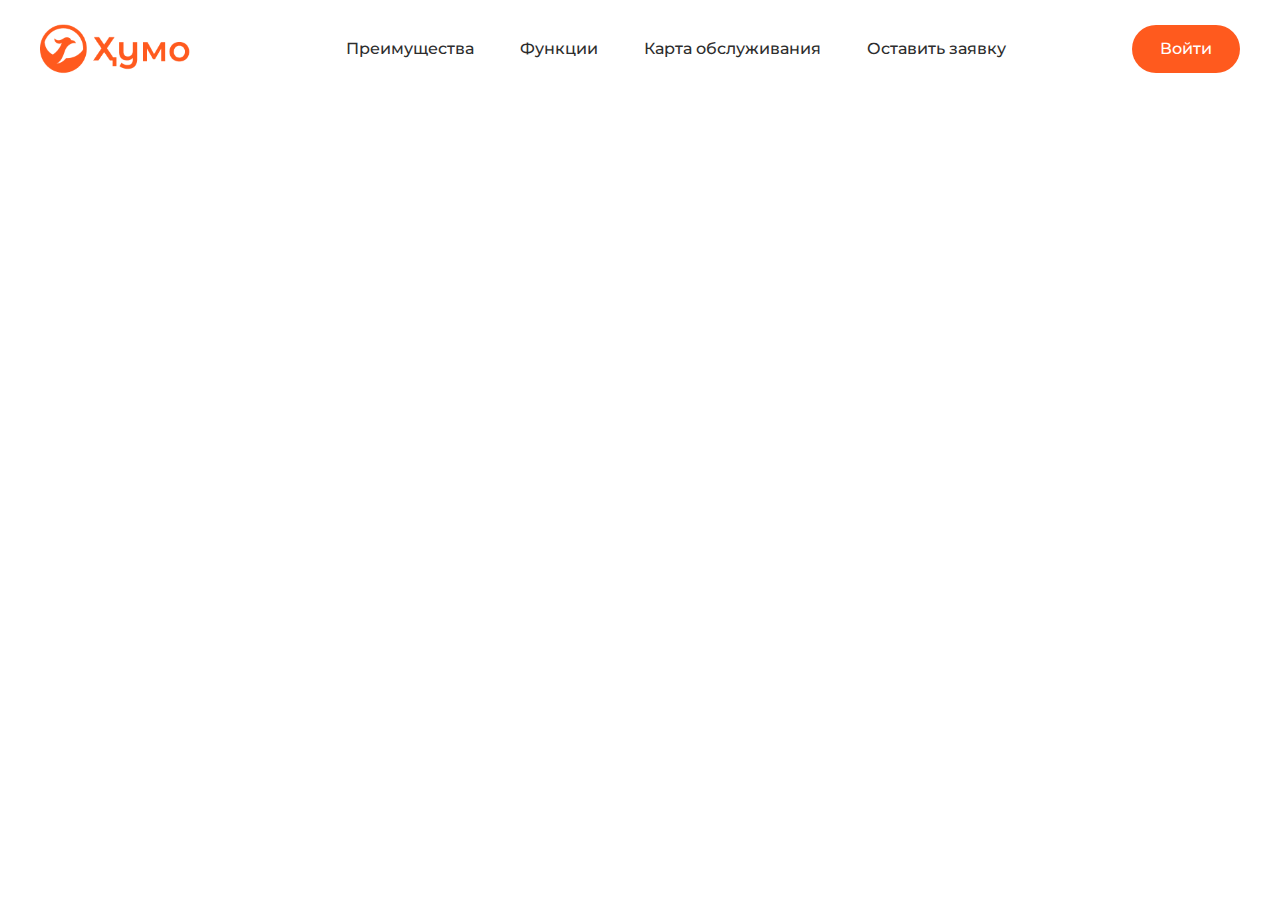
==== LandingPages/Agent Banking/index.html @ 66bd1595 "start work Agent Banking" ====
<!DOCTYPE html>
<html lang="ru">
<head>
    <meta charset="UTF-8">
    <meta http-equiv="X-UA-Compatible" content="IE=edge">
    <meta name="viewport" content="width=device-width, initial-scale=1.0">
    <meta name="description" content="#">
    <meta name="keywords" content="#">
    <meta name="robots" content="none">
    <title>Agent Banking</title>
    <link href="https://fonts.googleapis.com/css2?family=Montserrat:wght@400;500;600&display=swap" rel="stylesheet">
    <link rel="stylesheet" href="css/style.css">
</head>
<body>
    <header>
        <section class="header">
            <div class="container">
                <nav class="menu">
                    <img src="img/Logo/Logo.png" alt="Humo logo" class="menu__logo">
                    <ul class="menu__wrapper">
                        <li class="menu__item"><a href="#" class="menu__link">Преимущества</a></li>
                        <li class="menu__item"><a href="#" class="menu__link">Функции</a></li>
                        <li class="menu__item"><a href="#" class="menu__link">Карта обслуживания</a></li>
                        <li class="menu__item"><a href="#" class="menu__link">Оставить заявку</a></li>
                    </ul>
                    <button class="menu__button" type="button">Войти</button>
                </nav>
            </div>
        </section>
    </header>

    <main></main>
    <footer></footer>
</body>
</html>
---- LandingPages/Agent Banking/css/style.css ----
*{margin:0;padding:0;box-sizing:border-box}html,button,input{font-family:'Montserrat', sans-serif}.header{height:96px;padding:24px 0}.header .menu{display:flex;justify-content:space-between;align-items:center}.header .menu__logo{width:180px}.header .menu__wrapper{width:660px;display:flex;justify-content:space-between;align-items:center}.header .menu__item{list-style-type:none}.header .menu__link{font-size:16px;font-weight:500;line-height:130%;color:#2D2D2D;text-decoration:none}.header .menu__link:hover{color:#FF5A1E}.header .menu__button{height:48px;display:inline-block;background-color:#FF5A1E;font-size:18px;font-weight:500;line-height:130%;padding:12px 28px;border-radius:50px;border:none;color:#fff;font-size:16px}.container{display:block;max-width:1200px;margin:0 auto}
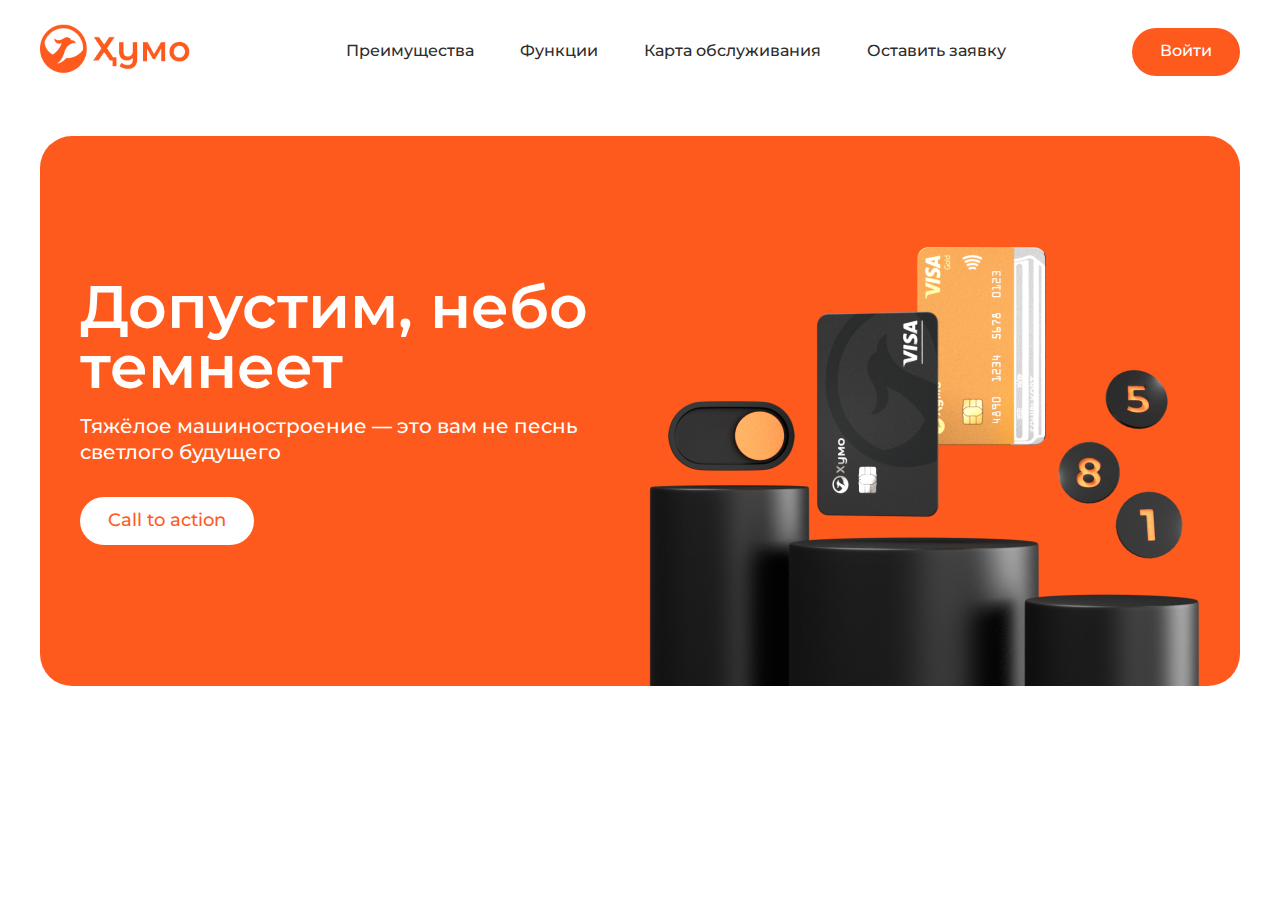
==== commit 0f2a29bb: "Added a promo section" ====
--- a/LandingPages/Agent Banking/index.html
+++ b/LandingPages/Agent Banking/index.html
@@ -16,7 +16,9 @@
         <section class="header">
             <div class="container">
                 <nav class="menu">
-                    <img src="img/Logo/Logo.png" alt="Humo logo" class="menu__logo">
+                    <a href="#" class="menu__link">
+                        <img src="img/Logo/Logo.png" alt="Humo logo" class="menu__logo">
+                    </a>
                     <ul class="menu__wrapper">
                         <li class="menu__item"><a href="#" class="menu__link">Преимущества</a></li>
                         <li class="menu__item"><a href="#" class="menu__link">Функции</a></li>
@@ -29,7 +31,22 @@
         </section>
     </header>
 
-    <main></main>
+    <main>
+        <section class="promo">
+            <div class="container">
+                <div class="promo__wrapper">
+                    <div class="promo__content">
+                        <h1 class="promo__h1 h1">Допустим, небо темнеет</h1>
+                        <div class="promo__descr">Тяжёлое машиностроение — это вам не песнь светлого будущего</div>
+                        <button type="button" class="promo__button">Call to action</button>
+                    </div>
+                    <div class="promo__img-wrapper">
+                        <img src="img/promo/Image.png" alt="humo cards" class="promo__img">
+                    </div>
+                </div>
+            </div>
+        </section>
+    </main>
     <footer></footer>
 </body>
 </html>--- a/LandingPages/Agent Banking/css/style.css
+++ b/LandingPages/Agent Banking/css/style.css
@@ -1 +1 @@
-*{margin:0;padding:0;box-sizing:border-box}html,button,input{font-family:'Montserrat', sans-serif}.header{height:96px;padding:24px 0}.header .menu{display:flex;justify-content:space-between;align-items:center}.header .menu__logo{width:180px}.header .menu__wrapper{width:660px;display:flex;justify-content:space-between;align-items:center}.header .menu__item{list-style-type:none}.header .menu__link{font-size:16px;font-weight:500;line-height:130%;color:#2D2D2D;text-decoration:none}.header .menu__link:hover{color:#FF5A1E}.header .menu__button{height:48px;display:inline-block;background-color:#FF5A1E;font-size:18px;font-weight:500;line-height:130%;padding:12px 28px;border-radius:50px;border:none;color:#fff;font-size:16px}.container{display:block;max-width:1200px;margin:0 auto}
+*{margin:0;padding:0;box-sizing:border-box}html,button,input{font-family:'Montserrat', sans-serif}.header{height:96px;padding:24px 0;position:fixed;top:0;left:0;width:100%;z-index:100;background-color:#fff}.header .menu{display:flex;justify-content:space-between;align-items:center}.header .menu__logo{width:180px}.header .menu__wrapper{width:660px;display:flex;justify-content:space-between;align-items:center}.header .menu__item{list-style-type:none}.header .menu__link{font-size:16px;font-weight:500;line-height:130%;color:#2D2D2D;text-decoration:none}.header .menu__link:hover{color:#FF5A1E}.header .menu__button{height:48px;display:inline-block;background-color:#FF5A1E;font-size:18px;font-weight:500;line-height:130%;padding:12px 28px;border-radius:50px;border:none;color:#fff;font-size:16px}.container{display:block;max-width:1200px;margin:0 auto}.promo__wrapper{width:100%;height:550px;background-color:#FF5A1E;border-radius:32px;margin-top:136px;padding:0 40px;display:flex;justify-content:space-between;align-items:center}.promo__content{width:550px}.promo__h1{font-size:60px;font-weight:600;line-height:100%;color:#fff;margin-bottom:16px}.promo__descr{font-size:20px;font-weight:500;line-height:130%;color:#fff;margin-bottom:32px}.promo__button{height:48px;display:inline-block;background-color:#FF5A1E;font-size:18px;font-weight:500;line-height:130%;padding:12px 28px;border-radius:50px;border:none;color:#FF5A1E;background-color:#fff}.promo__img-wrapper{max-width:565px;height:100%;display:flex;align-items:flex-end}.promo__img{width:100%}
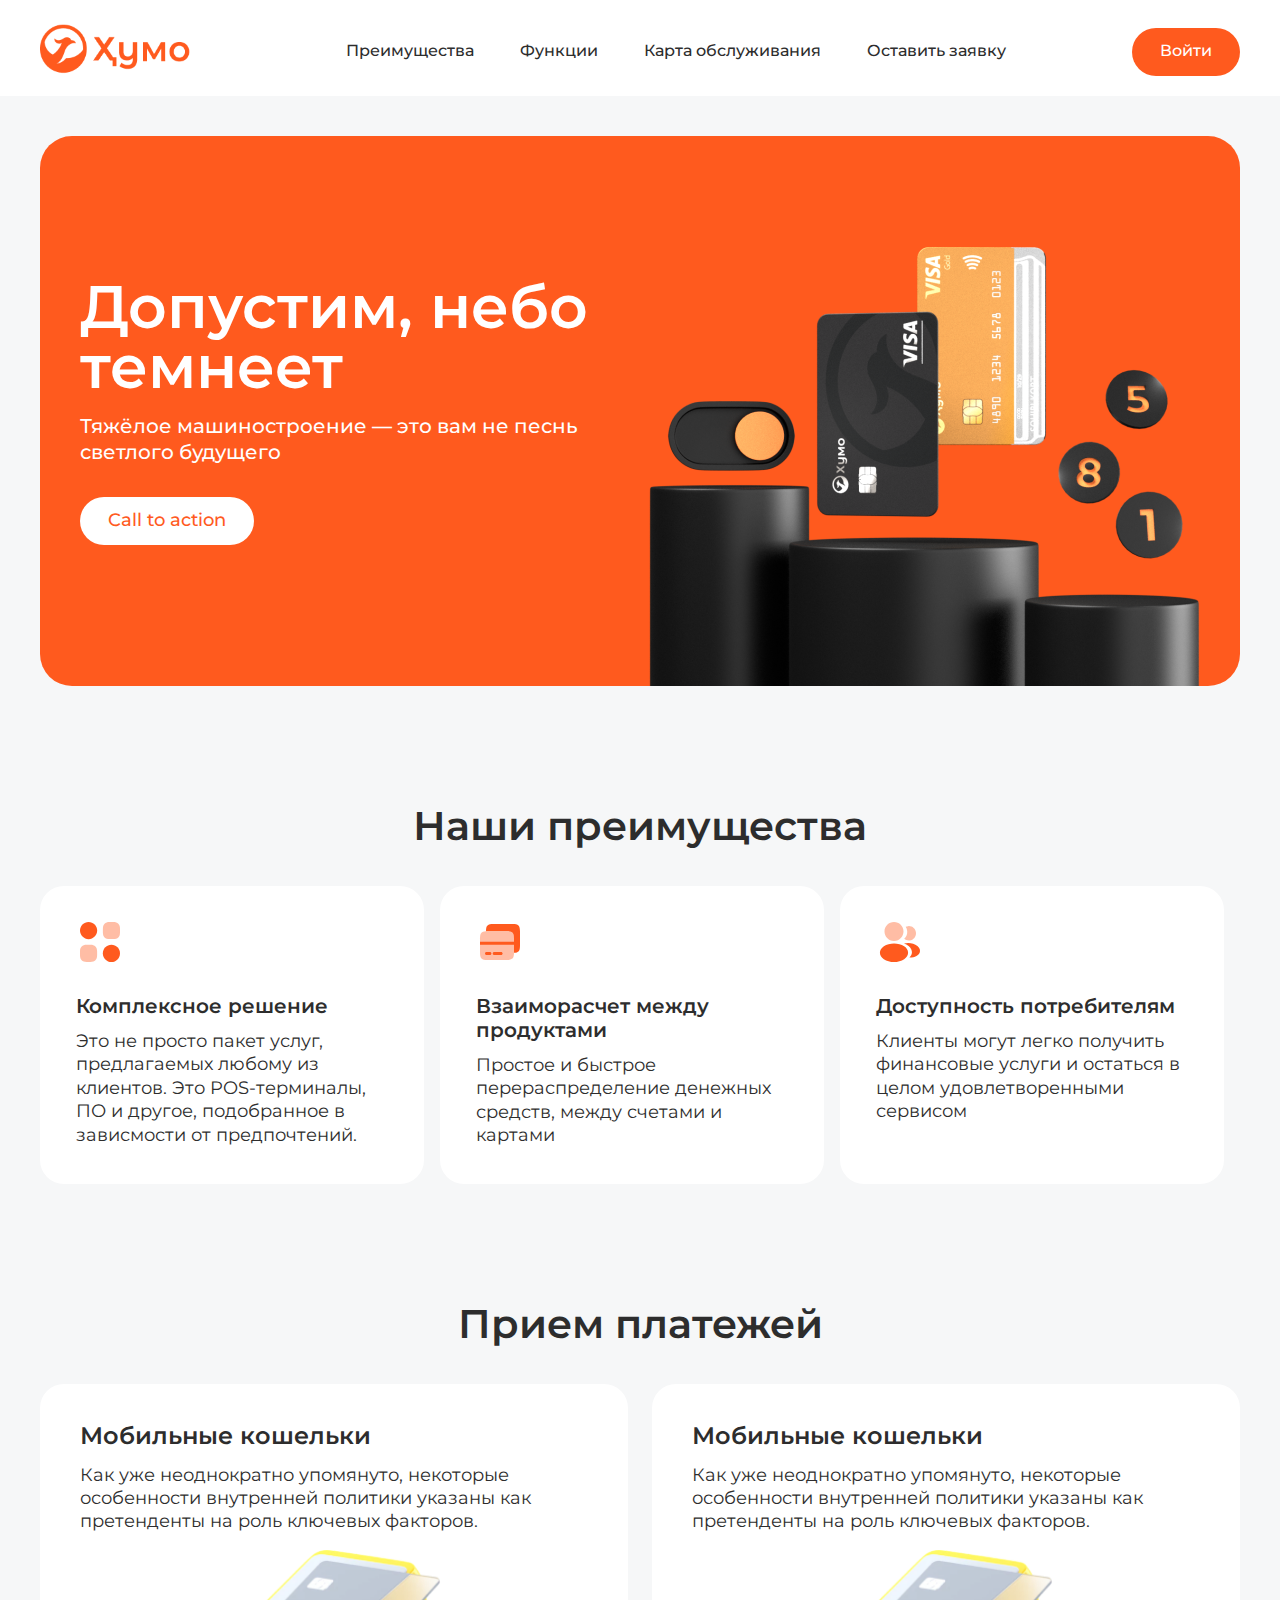
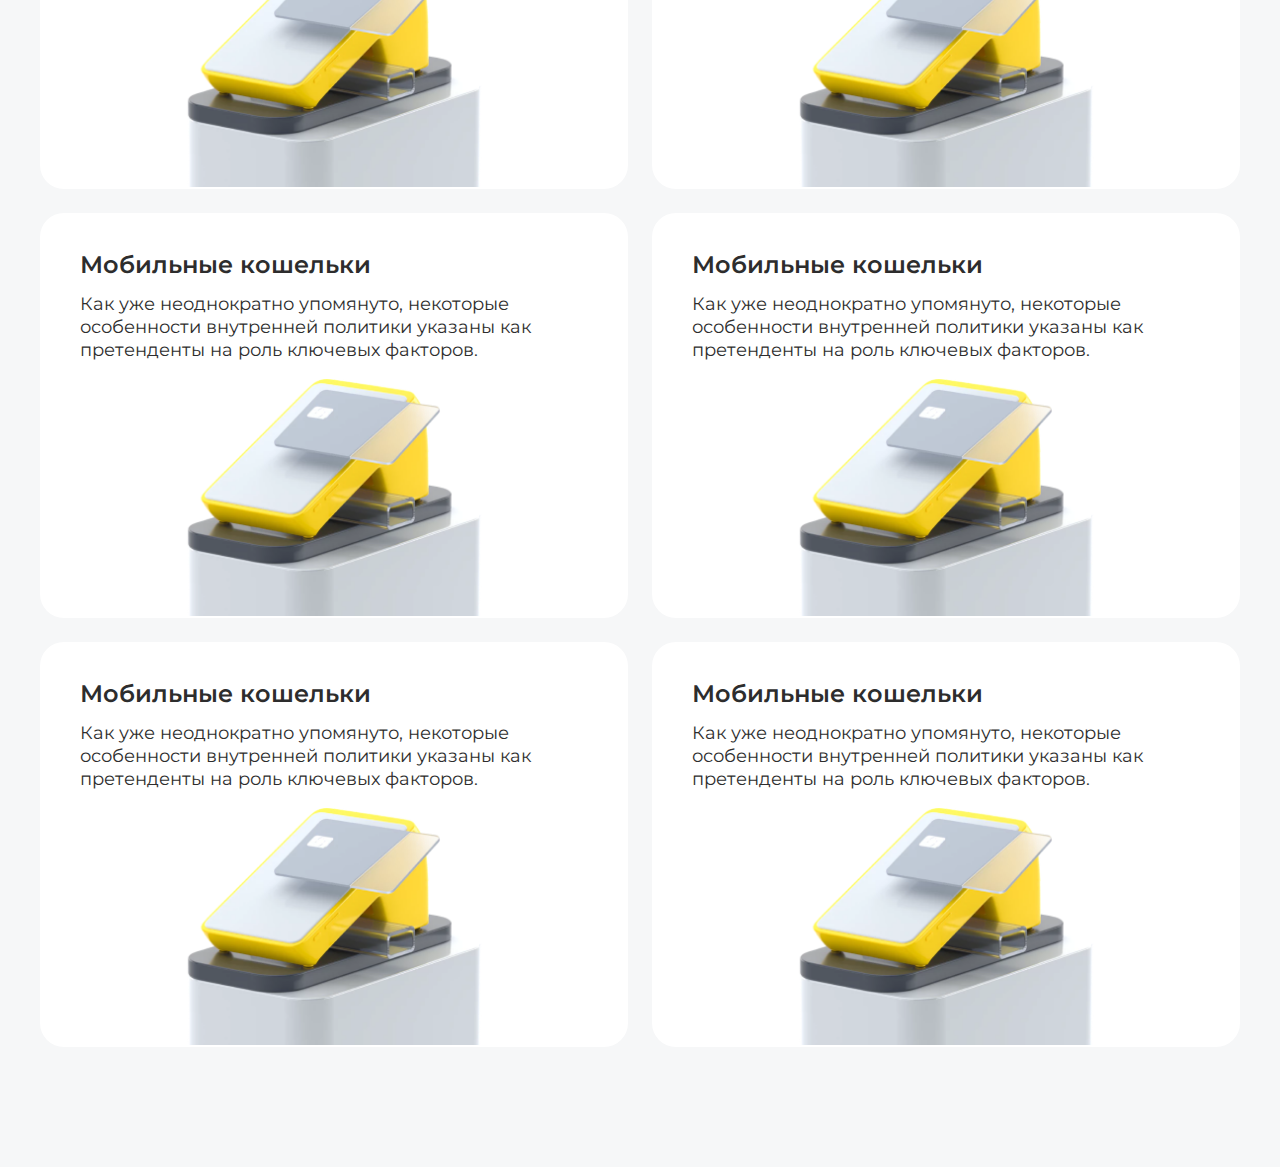
==== commit 2245e502: "Added advantage and functions sections" ====
--- a/LandingPages/Agent Banking/index.html
+++ b/LandingPages/Agent Banking/index.html
@@ -36,7 +36,7 @@
             <div class="container">
                 <div class="promo__wrapper">
                     <div class="promo__content">
-                        <h1 class="promo__h1 h1">Допустим, небо темнеет</h1>
+                        <h1 class="promo__h1">Допустим, небо темнеет</h1>
                         <div class="promo__descr">Тяжёлое машиностроение — это вам не песнь светлого будущего</div>
                         <button type="button" class="promo__button">Call to action</button>
                     </div>
@@ -46,6 +46,85 @@
                 </div>
             </div>
         </section>
+
+        <section class="advantage">
+            <div class="container">
+                <h2 class="advantage__h2">Наши преимущества</h2>
+                <div class="advantage__wrapper">
+                    <div class="advantage__card">
+                        <div class="advantage__card-icon-wrapper">
+                            <img src="img/advantage/icon 01.svg" alt="" class="advantage__card-icon">
+                        </div>
+                        <div class="advantage__title">Комплексное решение</div>
+                        <div class="advantage__descr">Это не просто пакет услуг, предлагаемых любому из клиентов. Это POS-терминалы, ПО и другое, подобранное в зависмости от предпочтений.</div>
+                    </div>
+                    <div class="advantage__card">
+                        <div class="advantage__card-icon-wrapper">
+                            <img src="img/advantage/icon 02.svg" alt="" class="advantage__card-icon">
+                        </div>
+                        <div class="advantage__title">Взаиморасчет между продуктами</div>
+                        <div class="advantage__descr">Простое и быстрое перераспределение денежных средств, между счетами и картами</div>
+                    </div>
+                    <div class="advantage__card">
+                        <div class="advantage__card-icon-wrapper">
+                            <img src="img/advantage/icon 03.svg" alt="" class="advantage__card-icon">
+                        </div>
+                        <div class="advantage__title">Доступность потребителям</div>
+                        <div class="advantage__descr">Клиенты могут легко получить финансовые услуги и остаться в целом удовлетворенными сервисом</div>
+                    </div>
+                </div>
+            </div>
+        </section>
+
+        <section class="functions">
+            <div class="container">
+                <h2 class="functions__h2">Прием платежей</h2>
+                <div class="functions__wrapper">
+                    <div class="functions__card">
+                        <h3 class="functions__card-h3">Мобильные кошельки</h3>
+                        <div class="functions__card-descr">Как уже неоднократно упомянуто, некоторые особенности внутренней политики указаны как претенденты на роль ключевых факторов.</div>
+                        <div class="functions__card-img-wrapper">
+                            <img src="img/functions/IMAGE.png" alt="" class="functions__card-img">
+                        </div>
+                    </div>
+                    <div class="functions__card">
+                        <h3 class="functions__card-h3">Мобильные кошельки</h3>
+                        <div class="functions__card-descr">Как уже неоднократно упомянуто, некоторые особенности внутренней политики указаны как претенденты на роль ключевых факторов.</div>
+                        <div class="functions__card-img-wrapper">
+                            <img src="img/functions/IMAGE.png" alt="" class="functions__card-img">
+                        </div>
+                    </div>
+                    <div class="functions__card">
+                        <h3 class="functions__card-h3">Мобильные кошельки</h3>
+                        <div class="functions__card-descr">Как уже неоднократно упомянуто, некоторые особенности внутренней политики указаны как претенденты на роль ключевых факторов.</div>
+                        <div class="functions__card-img-wrapper">
+                            <img src="img/functions/IMAGE.png" alt="" class="functions__card-img">
+                        </div>
+                    </div>
+                    <div class="functions__card">
+                        <h3 class="functions__card-h3">Мобильные кошельки</h3>
+                        <div class="functions__card-descr">Как уже неоднократно упомянуто, некоторые особенности внутренней политики указаны как претенденты на роль ключевых факторов.</div>
+                        <div class="functions__card-img-wrapper">
+                            <img src="img/functions/IMAGE.png" alt="" class="functions__card-img">
+                        </div>
+                    </div>
+                    <div class="functions__card">
+                        <h3 class="functions__card-h3">Мобильные кошельки</h3>
+                        <div class="functions__card-descr">Как уже неоднократно упомянуто, некоторые особенности внутренней политики указаны как претенденты на роль ключевых факторов.</div>
+                        <div class="functions__card-img-wrapper">
+                            <img src="img/functions/IMAGE.png" alt="" class="functions__card-img">
+                        </div>
+                    </div>
+                    <div class="functions__card">
+                        <h3 class="functions__card-h3">Мобильные кошельки</h3>
+                        <div class="functions__card-descr">Как уже неоднократно упомянуто, некоторые особенности внутренней политики указаны как претенденты на роль ключевых факторов.</div>
+                        <div class="functions__card-img-wrapper">
+                            <img src="img/functions/IMAGE.png" alt="" class="functions__card-img">
+                        </div>
+                    </div>
+                </div>
+            </div>
+        </section>
     </main>
     <footer></footer>
 </body>
--- a/LandingPages/Agent Banking/css/style.css
+++ b/LandingPages/Agent Banking/css/style.css
@@ -1 +1 @@
-*{margin:0;padding:0;box-sizing:border-box}html,button,input{font-family:'Montserrat', sans-serif}.header{height:96px;padding:24px 0;position:fixed;top:0;left:0;width:100%;z-index:100;background-color:#fff}.header .menu{display:flex;justify-content:space-between;align-items:center}.header .menu__logo{width:180px}.header .menu__wrapper{width:660px;display:flex;justify-content:space-between;align-items:center}.header .menu__item{list-style-type:none}.header .menu__link{font-size:16px;font-weight:500;line-height:130%;color:#2D2D2D;text-decoration:none}.header .menu__link:hover{color:#FF5A1E}.header .menu__button{height:48px;display:inline-block;background-color:#FF5A1E;font-size:18px;font-weight:500;line-height:130%;padding:12px 28px;border-radius:50px;border:none;color:#fff;font-size:16px}.container{display:block;max-width:1200px;margin:0 auto}.promo__wrapper{width:100%;height:550px;background-color:#FF5A1E;border-radius:32px;margin-top:136px;padding:0 40px;display:flex;justify-content:space-between;align-items:center}.promo__content{width:550px}.promo__h1{font-size:60px;font-weight:600;line-height:100%;color:#fff;margin-bottom:16px}.promo__descr{font-size:20px;font-weight:500;line-height:130%;color:#fff;margin-bottom:32px}.promo__button{height:48px;display:inline-block;background-color:#FF5A1E;font-size:18px;font-weight:500;line-height:130%;padding:12px 28px;border-radius:50px;border:none;color:#FF5A1E;background-color:#fff}.promo__img-wrapper{max-width:565px;height:100%;display:flex;align-items:flex-end}.promo__img{width:100%}
+*{margin:0;padding:0;box-sizing:border-box}body{background-color:#F6F7F8}html,button,input{font-family:'Montserrat', sans-serif}.header{height:96px;padding:24px 0;position:fixed;top:0;left:0;width:100%;z-index:100;background-color:#fff}.header .menu{display:flex;justify-content:space-between;align-items:center}.header .menu__logo{width:180px}.header .menu__wrapper{width:660px;display:flex;justify-content:space-between;align-items:center}.header .menu__item{list-style-type:none}.header .menu__link{font-size:16px;font-weight:500;line-height:130%;color:#2D2D2D;text-decoration:none}.header .menu__link:hover{color:#FF5A1E}.header .menu__button{height:48px;display:inline-block;background-color:#FF5A1E;font-size:18px;font-weight:500;line-height:130%;padding:12px 28px;border-radius:50px;border:none;color:#fff;font-size:16px}.container{display:block;max-width:1200px;margin:0 auto}.promo__wrapper{width:100%;height:550px;background-color:#FF5A1E;border-radius:32px;margin:136px 0 120px 0;padding:0 40px;display:flex;justify-content:space-between;align-items:center}.promo__content{width:550px}.promo__h1{font-size:60px;font-weight:600;line-height:100%;color:#fff;margin-bottom:16px}.promo__descr{font-size:20px;font-weight:500;line-height:130%;color:#fff;margin-bottom:32px}.promo__button{height:48px;display:inline-block;background-color:#FF5A1E;font-size:18px;font-weight:500;line-height:130%;padding:12px 28px;border-radius:50px;border:none;color:#FF5A1E;background-color:#fff}.promo__img-wrapper{max-width:565px;height:100%;display:flex;align-items:flex-end}.promo__img{width:100%}.advantage{margin-bottom:120px}.advantage__h2{font-size:40px;font-weight:600;line-height:100%;color:#2D2D2D;text-align:center;margin-bottom:40px}.advantage__wrapper{display:grid;grid-template-columns:repeat(3, 1fr)}.advantage__card{width:384px;height:100%;background-color:#fff;border-radius:24px;padding:32px 36px 36px 36px}.advantage_card-icon-wrapper{width:48px;height:48px}.advantage__card-icon{max-width:100%;margin-bottom:24px}.advantage__title{font-size:20px;font-weight:600;line-height:120%;color:#2D2D2D;margin-bottom:12px}.advantage__descr{font-size:18px;font-weight:400;line-height:130%;color:#2D2D2D}.functions{margin-bottom:120px}.functions__h2{font-size:40px;font-weight:600;line-height:100%;color:#2D2D2D;text-align:center;margin-bottom:40px}.functions__wrapper{display:grid;grid-template-columns:repeat(2, 1fr);grid-template-rows:repeat(3, 405px);gap:24px}.functions__card{background-color:#fff;border-radius:24px;padding:40px 40px 0 40px}.functions__card-h3{font-size:24px;font-weight:600;line-height:100%;color:#2D2D2D;margin-bottom:16px}.functions__card-descr{font-size:18px;font-weight:400;line-height:130%;color:#2D2D2D;margin-bottom:16px}.functions__card-img-wrapper{width:320px;height:240px;display:block;margin:0 auto}.functions__card-img{width:100%}
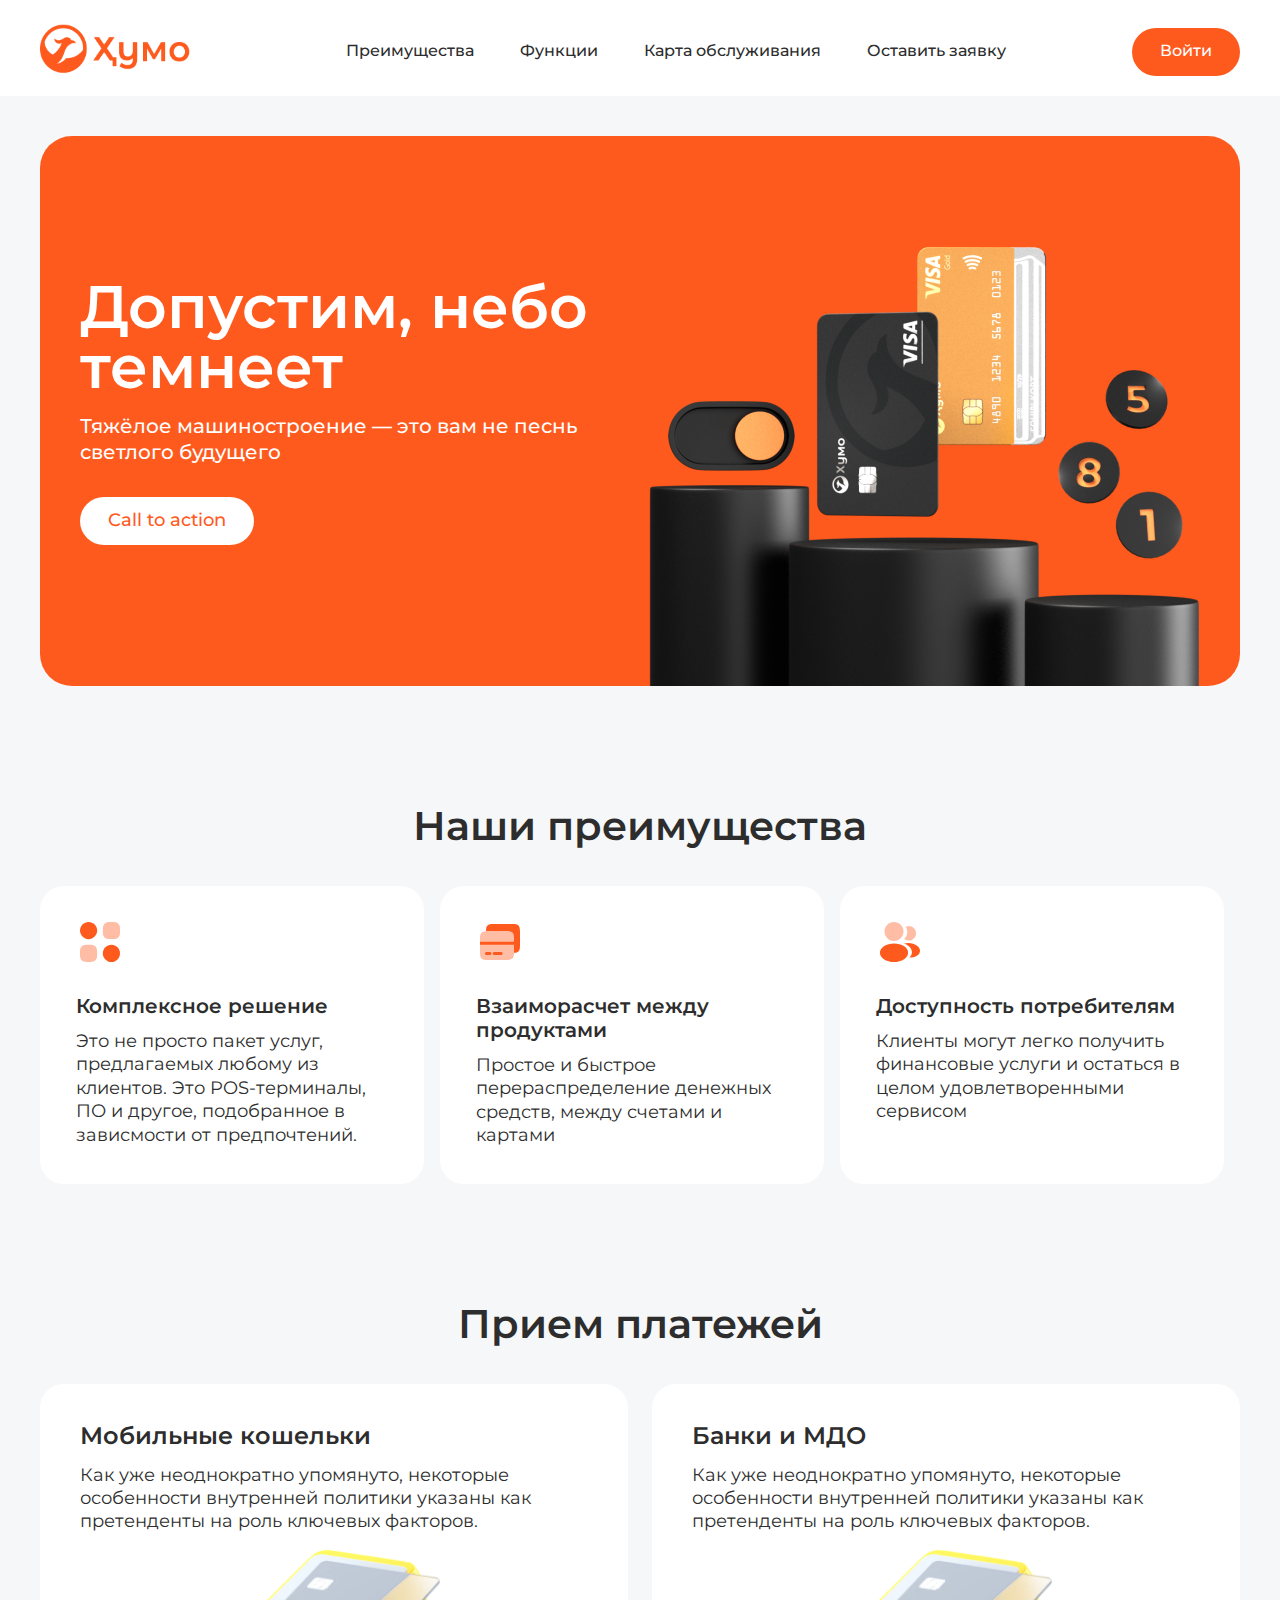
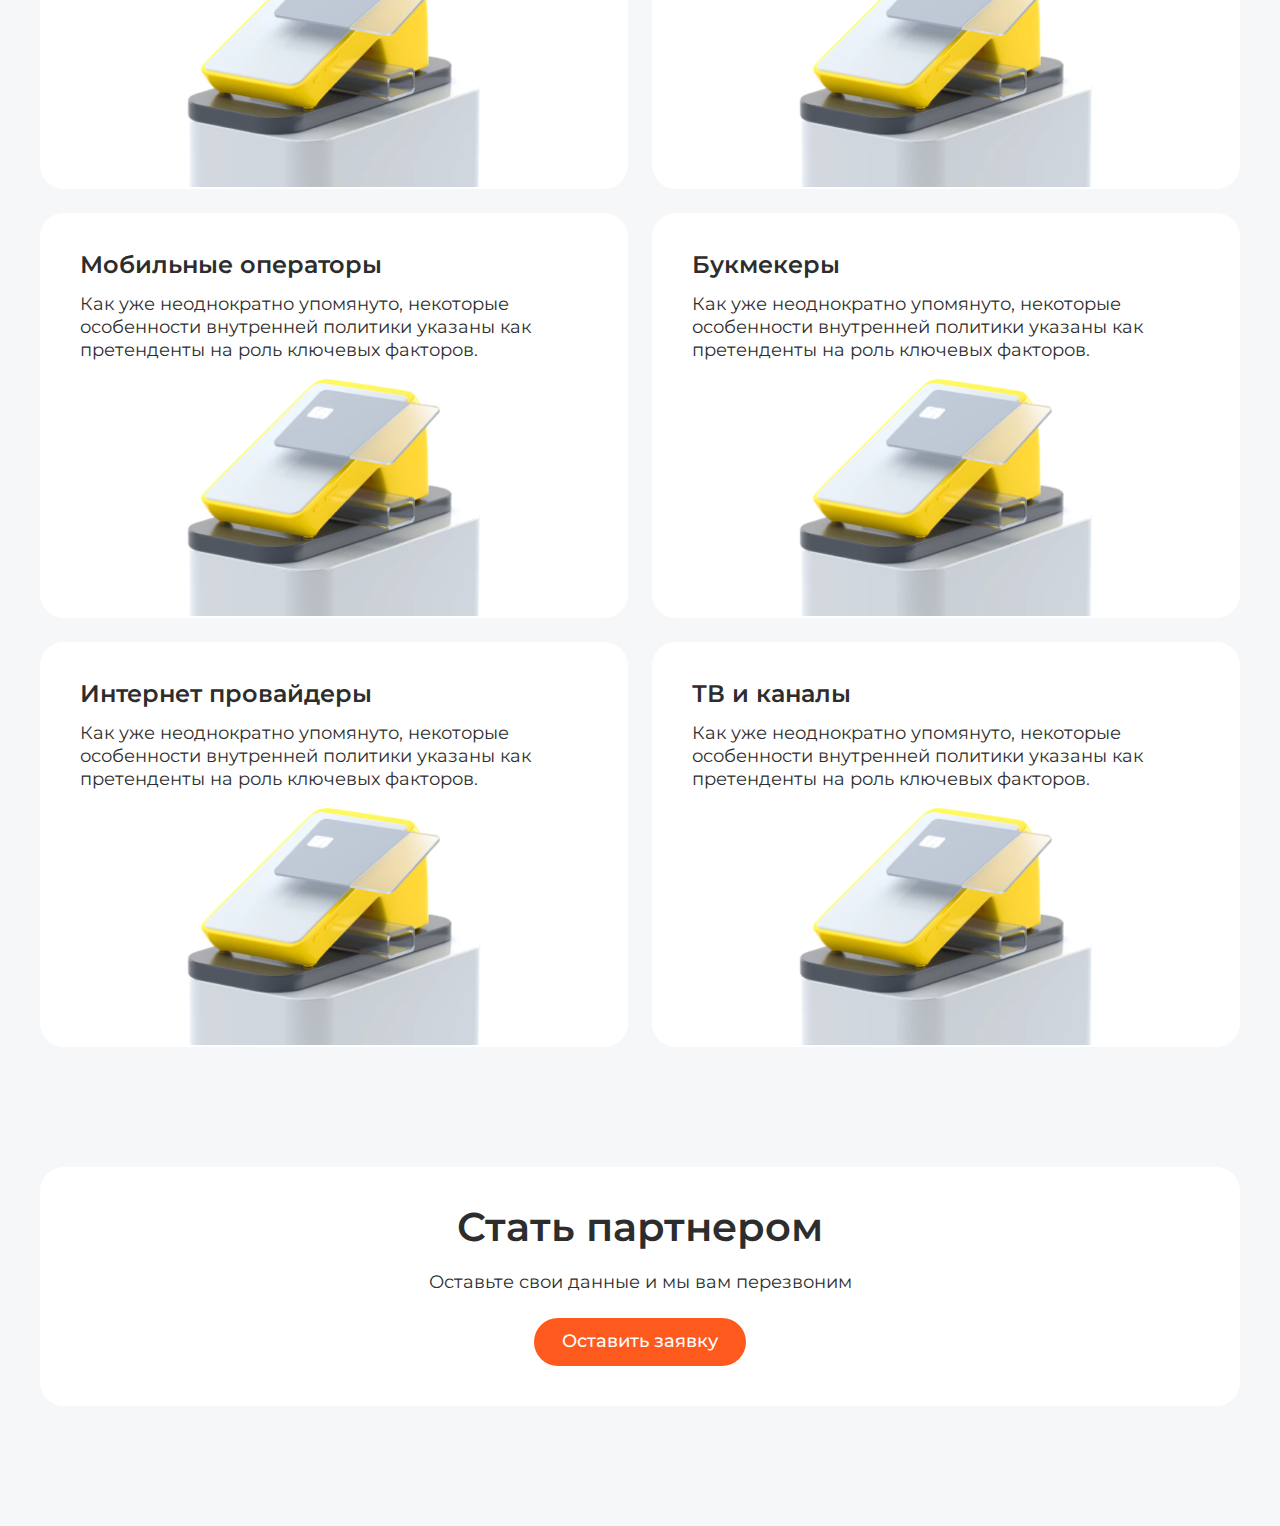
==== commit bcef244c: "Added application-form section" ====
--- a/LandingPages/Agent Banking/index.html
+++ b/LandingPages/Agent Banking/index.html
@@ -88,35 +88,35 @@
                         </div>
                     </div>
                     <div class="functions__card">
-                        <h3 class="functions__card-h3">Мобильные кошельки</h3>
+                        <h3 class="functions__card-h3">Банки и МДО</h3>
                         <div class="functions__card-descr">Как уже неоднократно упомянуто, некоторые особенности внутренней политики указаны как претенденты на роль ключевых факторов.</div>
                         <div class="functions__card-img-wrapper">
                             <img src="img/functions/IMAGE.png" alt="" class="functions__card-img">
                         </div>
                     </div>
                     <div class="functions__card">
-                        <h3 class="functions__card-h3">Мобильные кошельки</h3>
+                        <h3 class="functions__card-h3">Мобильные операторы</h3>
                         <div class="functions__card-descr">Как уже неоднократно упомянуто, некоторые особенности внутренней политики указаны как претенденты на роль ключевых факторов.</div>
                         <div class="functions__card-img-wrapper">
                             <img src="img/functions/IMAGE.png" alt="" class="functions__card-img">
                         </div>
                     </div>
                     <div class="functions__card">
-                        <h3 class="functions__card-h3">Мобильные кошельки</h3>
+                        <h3 class="functions__card-h3">Букмекеры</h3>
                         <div class="functions__card-descr">Как уже неоднократно упомянуто, некоторые особенности внутренней политики указаны как претенденты на роль ключевых факторов.</div>
                         <div class="functions__card-img-wrapper">
                             <img src="img/functions/IMAGE.png" alt="" class="functions__card-img">
                         </div>
                     </div>
                     <div class="functions__card">
-                        <h3 class="functions__card-h3">Мобильные кошельки</h3>
+                        <h3 class="functions__card-h3">Интернет провайдеры</h3>
                         <div class="functions__card-descr">Как уже неоднократно упомянуто, некоторые особенности внутренней политики указаны как претенденты на роль ключевых факторов.</div>
                         <div class="functions__card-img-wrapper">
                             <img src="img/functions/IMAGE.png" alt="" class="functions__card-img">
                         </div>
                     </div>
                     <div class="functions__card">
-                        <h3 class="functions__card-h3">Мобильные кошельки</h3>
+                        <h3 class="functions__card-h3">ТВ и каналы</h3>
                         <div class="functions__card-descr">Как уже неоднократно упомянуто, некоторые особенности внутренней политики указаны как претенденты на роль ключевых факторов.</div>
                         <div class="functions__card-img-wrapper">
                             <img src="img/functions/IMAGE.png" alt="" class="functions__card-img">
@@ -125,6 +125,16 @@
                 </div>
             </div>
         </section>
+
+        <section class="application-form">
+            <div class="container">
+                <div class="application-form__wrapper">
+                    <h2 class="application-form__h2">Стать партнером</h2>
+                    <div class="application-form__descr">Оставьте свои данные и мы вам перезвоним</div>
+                    <button class="application-form__button" type="button">Оставить заявку</button>
+                </div>
+            </div>
+        </section>
     </main>
     <footer></footer>
 </body>
--- a/LandingPages/Agent Banking/css/style.css
+++ b/LandingPages/Agent Banking/css/style.css
@@ -1 +1 @@
-*{margin:0;padding:0;box-sizing:border-box}body{background-color:#F6F7F8}html,button,input{font-family:'Montserrat', sans-serif}.header{height:96px;padding:24px 0;position:fixed;top:0;left:0;width:100%;z-index:100;background-color:#fff}.header .menu{display:flex;justify-content:space-between;align-items:center}.header .menu__logo{width:180px}.header .menu__wrapper{width:660px;display:flex;justify-content:space-between;align-items:center}.header .menu__item{list-style-type:none}.header .menu__link{font-size:16px;font-weight:500;line-height:130%;color:#2D2D2D;text-decoration:none}.header .menu__link:hover{color:#FF5A1E}.header .menu__button{height:48px;display:inline-block;background-color:#FF5A1E;font-size:18px;font-weight:500;line-height:130%;padding:12px 28px;border-radius:50px;border:none;color:#fff;font-size:16px}.container{display:block;max-width:1200px;margin:0 auto}.promo__wrapper{width:100%;height:550px;background-color:#FF5A1E;border-radius:32px;margin:136px 0 120px 0;padding:0 40px;display:flex;justify-content:space-between;align-items:center}.promo__content{width:550px}.promo__h1{font-size:60px;font-weight:600;line-height:100%;color:#fff;margin-bottom:16px}.promo__descr{font-size:20px;font-weight:500;line-height:130%;color:#fff;margin-bottom:32px}.promo__button{height:48px;display:inline-block;background-color:#FF5A1E;font-size:18px;font-weight:500;line-height:130%;padding:12px 28px;border-radius:50px;border:none;color:#FF5A1E;background-color:#fff}.promo__img-wrapper{max-width:565px;height:100%;display:flex;align-items:flex-end}.promo__img{width:100%}.advantage{margin-bottom:120px}.advantage__h2{font-size:40px;font-weight:600;line-height:100%;color:#2D2D2D;text-align:center;margin-bottom:40px}.advantage__wrapper{display:grid;grid-template-columns:repeat(3, 1fr)}.advantage__card{width:384px;height:100%;background-color:#fff;border-radius:24px;padding:32px 36px 36px 36px}.advantage_card-icon-wrapper{width:48px;height:48px}.advantage__card-icon{max-width:100%;margin-bottom:24px}.advantage__title{font-size:20px;font-weight:600;line-height:120%;color:#2D2D2D;margin-bottom:12px}.advantage__descr{font-size:18px;font-weight:400;line-height:130%;color:#2D2D2D}.functions{margin-bottom:120px}.functions__h2{font-size:40px;font-weight:600;line-height:100%;color:#2D2D2D;text-align:center;margin-bottom:40px}.functions__wrapper{display:grid;grid-template-columns:repeat(2, 1fr);grid-template-rows:repeat(3, 405px);gap:24px}.functions__card{background-color:#fff;border-radius:24px;padding:40px 40px 0 40px}.functions__card-h3{font-size:24px;font-weight:600;line-height:100%;color:#2D2D2D;margin-bottom:16px}.functions__card-descr{font-size:18px;font-weight:400;line-height:130%;color:#2D2D2D;margin-bottom:16px}.functions__card-img-wrapper{width:320px;height:240px;display:block;margin:0 auto}.functions__card-img{width:100%}
+*{margin:0;padding:0;box-sizing:border-box}body{background-color:#F6F7F8}html,button,input{font-family:'Montserrat', sans-serif}.header{height:96px;padding:24px 0;position:fixed;top:0;left:0;width:100%;z-index:100;background-color:#fff}.header .menu{display:flex;justify-content:space-between;align-items:center}.header .menu__logo{width:180px}.header .menu__wrapper{width:660px;display:flex;justify-content:space-between;align-items:center}.header .menu__item{list-style-type:none}.header .menu__link{font-size:16px;font-weight:500;line-height:130%;color:#2D2D2D;text-decoration:none}.header .menu__link:hover{color:#FF5A1E}.header .menu__button{height:48px;display:inline-block;background-color:#FF5A1E;font-size:18px;font-weight:500;line-height:130%;padding:12px 28px;border-radius:50px;border:none;color:#fff;font-size:16px}.container{display:block;max-width:1200px;margin:0 auto}.promo__wrapper{width:100%;height:550px;background-color:#FF5A1E;border-radius:32px;margin:136px 0 120px 0;padding:0 40px;display:flex;justify-content:space-between;align-items:center}.promo__content{width:550px}.promo__h1{font-size:60px;font-weight:600;line-height:100%;color:#fff;margin-bottom:16px}.promo__descr{font-size:20px;font-weight:500;line-height:130%;color:#fff;margin-bottom:32px}.promo__button{height:48px;display:inline-block;background-color:#FF5A1E;font-size:18px;font-weight:500;line-height:130%;padding:12px 28px;border-radius:50px;border:none;color:#FF5A1E;background-color:#fff}.promo__img-wrapper{max-width:565px;height:100%;display:flex;align-items:flex-end}.promo__img{width:100%}.advantage{margin-bottom:120px}.advantage__h2{font-size:40px;font-weight:600;line-height:100%;color:#2D2D2D;text-align:center;margin-bottom:40px}.advantage__wrapper{display:grid;grid-template-columns:repeat(3, 1fr)}.advantage__card{width:384px;height:100%;background-color:#fff;border-radius:24px;padding:32px 36px 36px 36px}.advantage_card-icon-wrapper{width:48px;height:48px}.advantage__card-icon{max-width:100%;margin-bottom:24px}.advantage__title{font-size:20px;font-weight:600;line-height:120%;color:#2D2D2D;margin-bottom:12px}.advantage__descr{font-size:18px;font-weight:400;line-height:130%;color:#2D2D2D}.functions{margin-bottom:120px}.functions__h2{font-size:40px;font-weight:600;line-height:100%;color:#2D2D2D;text-align:center;margin-bottom:40px}.functions__wrapper{display:grid;grid-template-columns:repeat(2, 1fr);grid-template-rows:repeat(3, 405px);gap:24px}.functions__card{background-color:#fff;border-radius:24px;padding:40px 40px 0 40px}.functions__card-h3{font-size:24px;font-weight:600;line-height:100%;color:#2D2D2D;margin-bottom:16px}.functions__card-descr{font-size:18px;font-weight:400;line-height:130%;color:#2D2D2D;margin-bottom:16px}.functions__card-img-wrapper{width:320px;height:240px;display:block;margin:0 auto}.functions__card-img{width:100%}.application-form{margin-bottom:120px}.application-form__wrapper{background-color:#fff;border-radius:24px;padding:40px 24px}.application-form__h2{font-size:40px;font-weight:600;line-height:100%;color:#2D2D2D;text-align:center;margin-bottom:24px}.application-form__descr{font-size:18px;font-weight:400;line-height:130%;color:#2D2D2D;margin-bottom:24px;text-align:center}.application-form__button{height:48px;display:inline-block;background-color:#FF5A1E;font-size:18px;font-weight:500;line-height:130%;padding:12px 28px;border-radius:50px;border:none;color:#fff;display:block;margin:0 auto}
